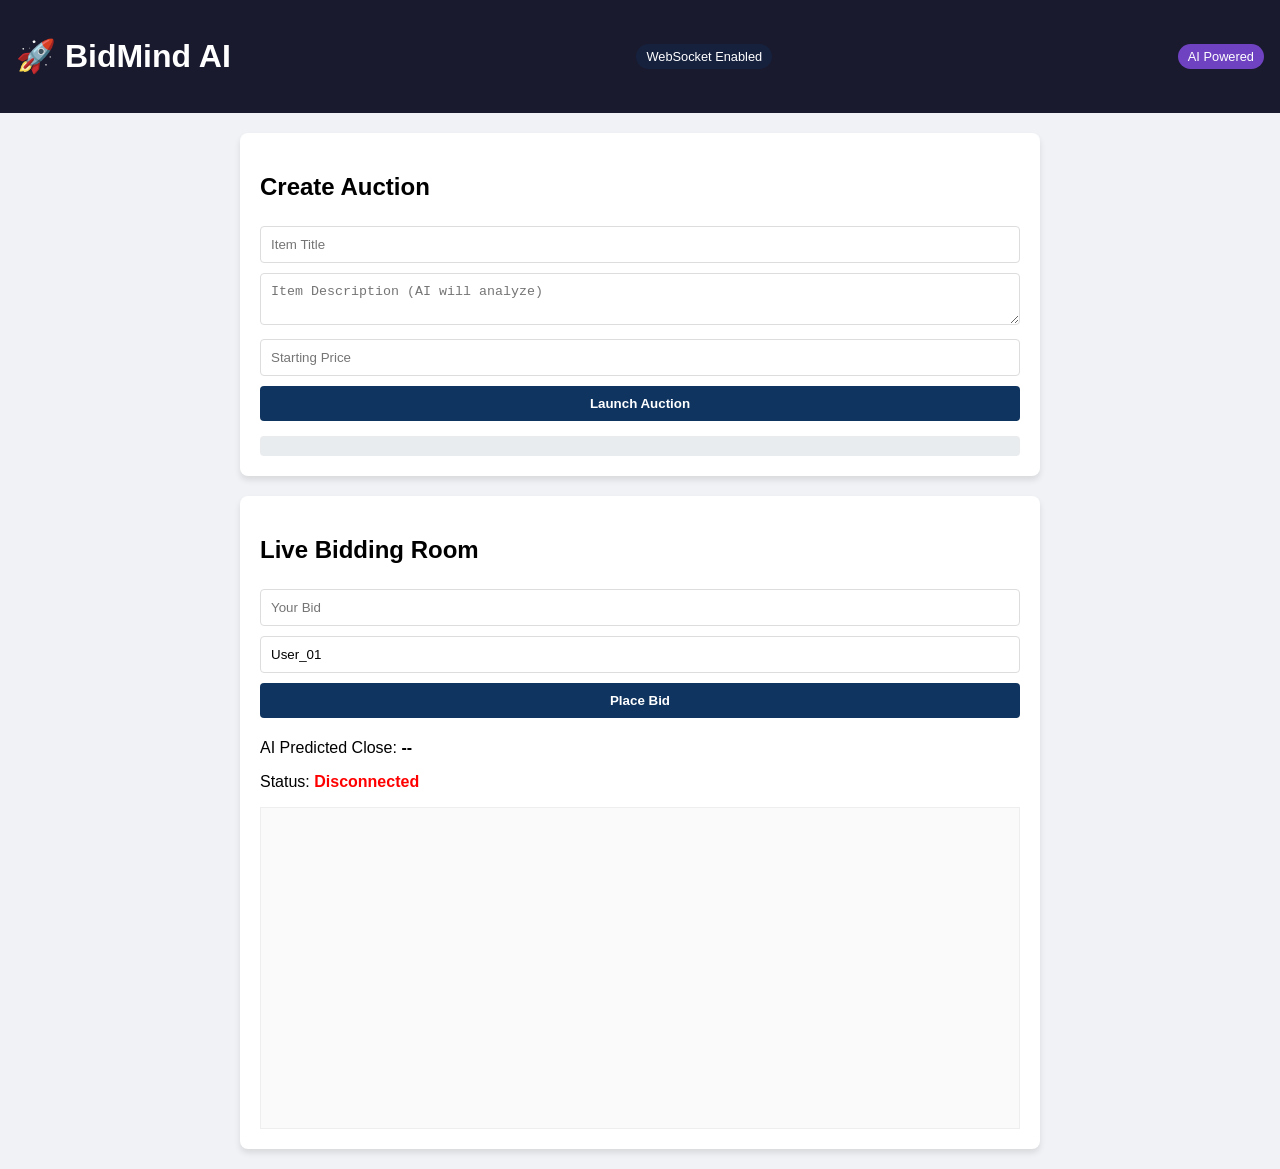
==== static/index.html @ 38be3f9e "initial stuff lame ui and all in one place" ====
<!DOCTYPE html>
<html lang="en">
<head>
    <meta charset="UTF-8">
    <meta name="viewport" content="width=device-width, initial-scale=1.0">
    <title>BidMind AI | Real-Time Auction</title>
    <link rel="stylesheet" href="style.css">
</head>
<body>
    <header>
        <h1>🚀 BidMind AI</h1>
        <span class="badge">WebSocket Enabled</span>
        <span class="badge ai">AI Powered</span>
    </header>

    <div class="container">
        <!-- Create Auction Section -->
        <section class="card">
            <h2>Create Auction</h2>
            <input type="text" id="title" placeholder="Item Title">
            <textarea id="desc" placeholder="Item Description (AI will analyze)"></textarea>
            <input type="number" id="startPrice" placeholder="Starting Price">
            <button onclick="createAuction()">Launch Auction</button>
            <div id="ai-analysis-result" class="ai-result"></div>
        </section>

        <!-- Live Bidding Section -->
        <section class="card">
            <h2>Live Bidding Room</h2>
            <div class="bid-controls">
                <input type="number" id="bidAmount" placeholder="Your Bid">
                <input type="text" id="userId" placeholder="User ID" value="User_01">
                <button onclick="placeBid()">Place Bid</button>
            </div>
            <div class="ai-stats">
                <p>AI Predicted Close: <strong id="pred-price">--</strong></p>
                <p>Status: <strong id="conn-status">Disconnected</strong></p>
            </div>
            <div class="bid-log" id="bidLog"></div>
        </section>
    </div>

    <script src="script.js"></script>
</body>
</html>
---- static/style.css ----
body { font-family: 'Segoe UI', sans-serif; background: #f0f2f5; margin: 0; padding: 0; }
header { background: #1a1a2e; color: white; padding: 1rem; display: flex; justify-content: space-between; align-items: center; }
.badge { background: #16213e; padding: 5px 10px; border-radius: 15px; font-size: 0.8rem; margin-left: 10px; }
.badge.ai { background: #6f42c1; }
.container { max-width: 800px; margin: 20px auto; padding: 0 20px; }
.card { background: white; padding: 20px; margin-bottom: 20px; border-radius: 8px; box-shadow: 0 4px 6px rgba(0,0,0,0.1); }
input, textarea, button { width: 100%; padding: 10px; margin: 5px 0; border: 1px solid #ddd; border-radius: 4px; box-sizing: border-box; }
button { background: #0f3460; color: white; border: none; cursor: pointer; font-weight: bold; }
button:hover { background: #16213e; }
.bid-log { height: 300px; overflow-y: auto; border: 1px solid #eee; background: #fafafa; padding: 10px; }
.log-entry { padding: 8px; border-bottom: 1px solid #eee; display: flex; justify-content: space-between; }
.ai-result { background: #e9ecef; padding: 10px; border-radius: 4px; margin-top: 10px; font-size: 0.9rem; }
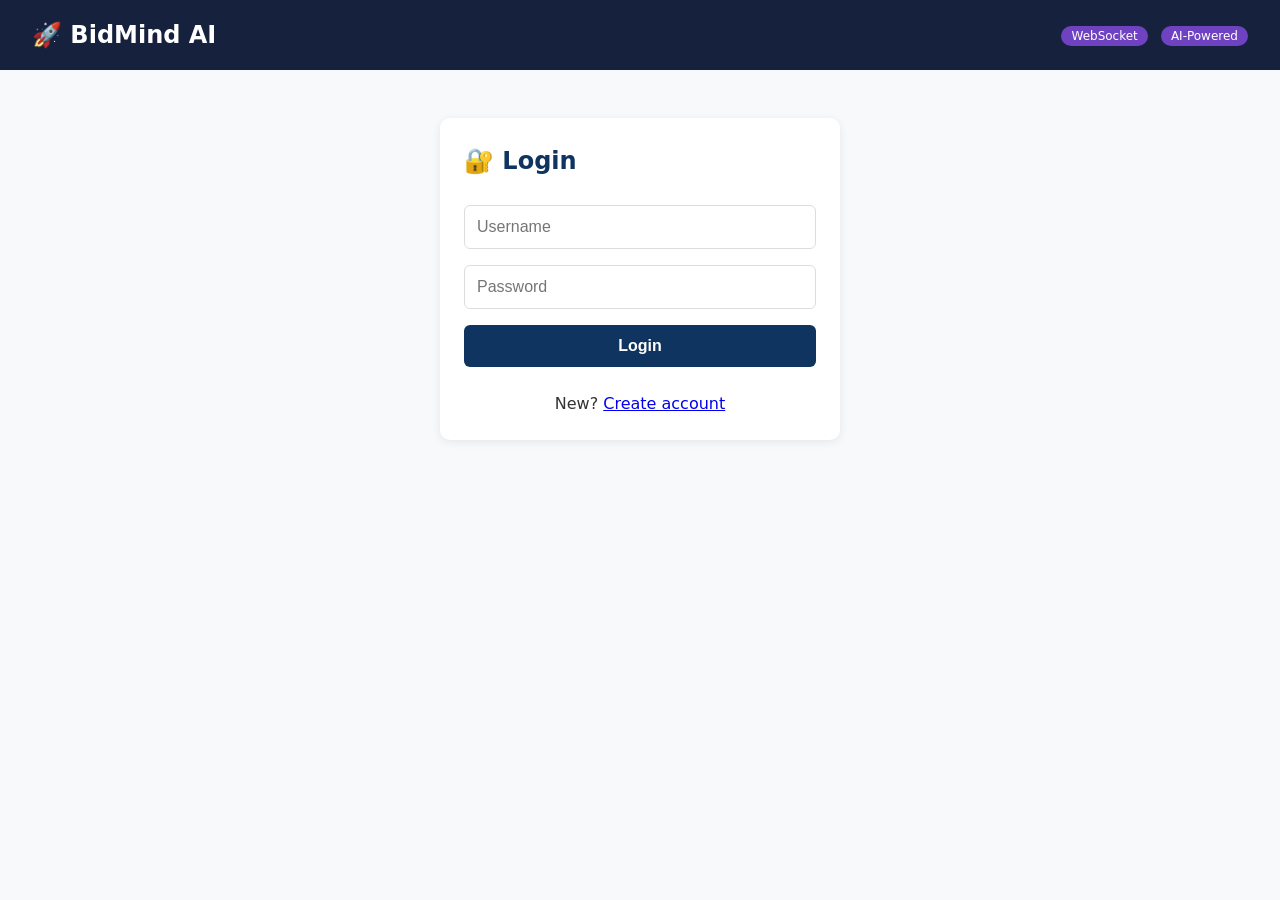
==== commit cf2f0bc5: "all working good and okay but can do butter still lame ui i suck at this" ====
--- a/static/index.html
+++ b/static/index.html
@@ -3,43 +3,79 @@
 <head>
     <meta charset="UTF-8">
     <meta name="viewport" content="width=device-width, initial-scale=1.0">
-    <title>BidMind AI | Real-Time Auction</title>
-    <link rel="stylesheet" href="style.css">
+    <title>BidMind AI - Login</title>
+    <link rel="stylesheet" href="/static/style.css">  
 </head>
 <body>
     <header>
         <h1>🚀 BidMind AI</h1>
-        <span class="badge">WebSocket Enabled</span>
-        <span class="badge ai">AI Powered</span>
+        <div>
+            <span class="badge">WebSocket</span>
+            <span class="badge">AI-Powered</span>
+        </div>
     </header>
 
     <div class="container">
-        <!-- Create Auction Section -->
-        <section class="card">
-            <h2>Create Auction</h2>
-            <input type="text" id="title" placeholder="Item Title">
-            <textarea id="desc" placeholder="Item Description (AI will analyze)"></textarea>
-            <input type="number" id="startPrice" placeholder="Starting Price">
-            <button onclick="createAuction()">Launch Auction</button>
-            <div id="ai-analysis-result" class="ai-result"></div>
-        </section>
-
-        <!-- Live Bidding Section -->
-        <section class="card">
-            <h2>Live Bidding Room</h2>
-            <div class="bid-controls">
-                <input type="number" id="bidAmount" placeholder="Your Bid">
-                <input type="text" id="userId" placeholder="User ID" value="User_01">
-                <button onclick="placeBid()">Place Bid</button>
+        <div class="card" style="max-width: 400px; margin: 3rem auto;">
+            <h2>🔐 Login</h2>
+            <form id="loginForm">
+                <input type="text" id="username" placeholder="Username" required>
+                <input type="password" id="password" placeholder="Password" required>
+                <button type="submit">Login</button>
+            </form>
+            <p style="margin-top: 1rem; text-align: center;">
+                New? <a href="#" onclick="showRegister()">Create account</a>
+            </p>
+            <div id="registerForm" class="hidden">
+                <hr style="margin: 1.5rem 0;">
+                <input type="text" id="regUsername" placeholder="Choose Username">
+                <input type="password" id="regPassword" placeholder="Choose Password">
+                <button onclick="register()">Register</button>
             </div>
-            <div class="ai-stats">
-                <p>AI Predicted Close: <strong id="pred-price">--</strong></p>
-                <p>Status: <strong id="conn-status">Disconnected</strong></p>
-            </div>
-            <div class="bid-log" id="bidLog"></div>
-        </section>
+            <div id="message" class="alert hidden"></div>
+        </div>
     </div>
 
-    <script src="script.js"></script>
+    <script src="/static/script.js"></script>
+    <script>
+        function showRegister() {
+            document.getElementById('registerForm').classList.remove('hidden');
+        }
+        async function register() {
+            const username = document.getElementById('regUsername').value;
+            const password = document.getElementById('regPassword').value;
+            const res = await fetch('/auth/register', {
+                method: 'POST',
+                headers: {'Content-Type': 'application/json'},
+                body: JSON.stringify({username, password})
+            });
+            const data = await res.json();
+            showMessage(data.detail || `Registered! User ID: ${data.user_id}`, res.ok ? 'success' : 'error');
+            if(res.ok) setTimeout(() => location.reload(), 1500);
+        }
+        document.getElementById('loginForm').onsubmit = async (e) => {
+            e.preventDefault();
+            const username = document.getElementById('username').value;
+            const password = document.getElementById('password').value;
+            const res = await fetch('/auth/login', {
+                method: 'POST',
+                headers: {'Content-Type': 'application/json'},
+                body: JSON.stringify({username, password})
+            });
+            const data = await res.json();
+            if(res.ok) {
+                localStorage.setItem('user', JSON.stringify(data));
+                location.href = '/dashboard';
+            } else {
+                showMessage(data.detail, 'error');
+            }
+        };
+        function showMessage(msg, type) {
+            const el = document.getElementById('message');
+            el.textContent = msg;
+            el.className = `alert ${type}`;
+            el.classList.remove('hidden');
+        }
+    </script>
 </body>
 </html>
--- a/static/style.css
+++ b/static/style.css
@@ -1,12 +1,39 @@
-body { font-family: 'Segoe UI', sans-serif; background: #f0f2f5; margin: 0; padding: 0; }
-header { background: #1a1a2e; color: white; padding: 1rem; display: flex; justify-content: space-between; align-items: center; }
-.badge { background: #16213e; padding: 5px 10px; border-radius: 15px; font-size: 0.8rem; margin-left: 10px; }
-.badge.ai { background: #6f42c1; }
-.container { max-width: 800px; margin: 20px auto; padding: 0 20px; }
-.card { background: white; padding: 20px; margin-bottom: 20px; border-radius: 8px; box-shadow: 0 4px 6px rgba(0,0,0,0.1); }
-input, textarea, button { width: 100%; padding: 10px; margin: 5px 0; border: 1px solid #ddd; border-radius: 4px; box-sizing: border-box; }
-button { background: #0f3460; color: white; border: none; cursor: pointer; font-weight: bold; }
-button:hover { background: #16213e; }
-.bid-log { height: 300px; overflow-y: auto; border: 1px solid #eee; background: #fafafa; padding: 10px; }
-.log-entry { padding: 8px; border-bottom: 1px solid #eee; display: flex; justify-content: space-between; }
-.ai-result { background: #e9ecef; padding: 10px; border-radius: 4px; margin-top: 10px; font-size: 0.9rem; }+:root {
+    --primary: #0f3460;
+    --secondary: #16213e;
+    --accent: #6f42c1;
+    --success: #28a745;
+    --danger: #dc3545;
+    --light: #f8f9fa;
+}
+* { box-sizing: border-box; margin: 0; padding: 0; }
+body { font-family: 'Segoe UI', system-ui, sans-serif; background: var(--light); color: #333; line-height: 1.6; }
+header { background: var(--secondary); color: white; padding: 1rem 2rem; display: flex; justify-content: space-between; align-items: center; }
+header h1 { font-size: 1.5rem; }
+.badge { background: var(--accent); padding: 3px 10px; border-radius: 12px; font-size: 0.75rem; margin-left: 8px; }
+nav a { color: white; margin-left: 1rem; text-decoration: none; opacity: 0.9; }
+nav a:hover { opacity: 1; }
+.container { max-width: 1200px; margin: 2rem auto; padding: 0 1.5rem; }
+.card { background: white; padding: 1.5rem; margin-bottom: 1.5rem; border-radius: 10px; box-shadow: 0 2px 10px rgba(0,0,0,0.08); }
+.card h2 { margin-bottom: 1rem; color: var(--primary); }
+input, select, textarea, button { width: 100%; padding: 0.75rem; margin: 0.5rem 0; border: 1px solid #ddd; border-radius: 6px; font-size: 1rem; }
+button { background: var(--primary); color: white; border: none; cursor: pointer; font-weight: 600; transition: background 0.2s; }
+button:hover { background: var(--secondary); }
+button:disabled { background: #ccc; cursor: not-allowed; }
+.grid { display: grid; gap: 1rem; }
+.grid-2 { grid-template-columns: repeat(auto-fit, minmax(300px, 1fr)); }
+.auction-card { border-left: 4px solid var(--accent); }
+.auction-card h3 { margin-bottom: 0.5rem; }
+.price { font-size: 1.5rem; font-weight: bold; color: var(--primary); }
+.countdown { background: var(--secondary); color: white; padding: 0.5rem 1rem; border-radius: 6px; font-family: monospace; font-size: 1.2rem; text-align: center; }
+.countdown.urgent { background: var(--danger); animation: pulse 1s infinite; }
+@keyframes pulse { 0%, 100% { opacity: 1; } 50% { opacity: 0.7; } }
+.bid-log { height: 250px; overflow-y: auto; border: 1px solid #eee; background: #fafafa; padding: 1rem; border-radius: 6px; }
+.log-entry { padding: 0.5rem 0; border-bottom: 1px solid #eee; display: flex; justify-content: space-between; font-size: 0.9rem; }
+.log-entry:last-child { border-bottom: none; }
+.ai-badge { background: var(--accent); color: white; padding: 2px 8px; border-radius: 4px; font-size: 0.75rem; margin-left: 8px; }
+.ai-result { background: #e9ecef; padding: 1rem; border-radius: 6px; margin-top: 1rem; font-size: 0.9rem; }
+.alert { padding: 1rem; border-radius: 6px; margin: 1rem 0; }
+.alert.success { background: #d4edda; color: #155724; border: 1px solid #c3e6cb; }
+.alert.error { background: #f8d7da; color: #721c24; border: 1px solid #f5c6cb; }
+.hidden { display: none; }
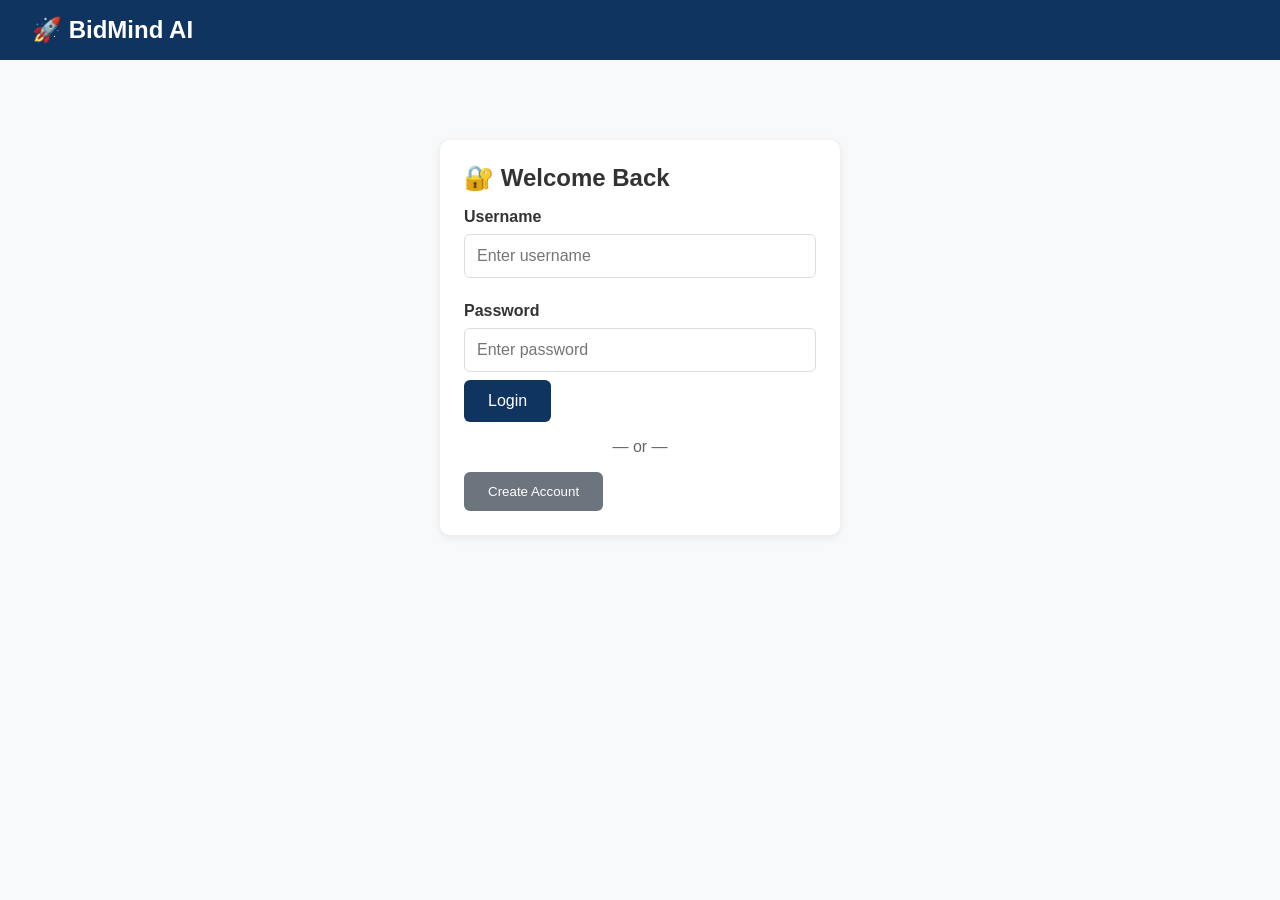
==== commit 92fb2801: "all things done somebody please style this" ====
--- a/static/index.html
+++ b/static/index.html
@@ -4,77 +4,120 @@
     <meta charset="UTF-8">
     <meta name="viewport" content="width=device-width, initial-scale=1.0">
     <title>BidMind AI - Login</title>
-    <link rel="stylesheet" href="/static/style.css">  
+    <link rel="stylesheet" href="/static/style.css">
 </head>
 <body>
-    <header>
-        <h1>🚀 BidMind AI</h1>
-        <div>
-            <span class="badge">WebSocket</span>
-            <span class="badge">AI-Powered</span>
-        </div>
+    <header style="background: #0f3460; color: white; padding: 1rem 2rem;">
+        <h1 style="margin: 0; font-size: 1.5rem;">🚀 BidMind AI</h1>
     </header>
 
     <div class="container">
-        <div class="card" style="max-width: 400px; margin: 3rem auto;">
-            <h2>🔐 Login</h2>
+        <div class="card auth-card">
+            <h2>🔐 Welcome Back</h2>
+            
             <form id="loginForm">
-                <input type="text" id="username" placeholder="Username" required>
-                <input type="password" id="password" placeholder="Password" required>
-                <button type="submit">Login</button>
+                <label>Username</label>
+                <input type="text" id="loginUsername" placeholder="Enter username" required>
+                
+                <label>Password</label>
+                <input type="password" id="loginPassword" placeholder="Enter password" required>
+                
+                <button type="submit" class="btn-primary">Login</button>
             </form>
-            <p style="margin-top: 1rem; text-align: center;">
-                New? <a href="#" onclick="showRegister()">Create account</a>
-            </p>
-            <div id="registerForm" class="hidden">
-                <hr style="margin: 1.5rem 0;">
-                <input type="text" id="regUsername" placeholder="Choose Username">
-                <input type="password" id="regPassword" placeholder="Choose Password">
-                <button onclick="register()">Register</button>
-            </div>
+            
+            <p style="text-align: center; margin: 1rem 0; color: #666;">— or —</p>
+            
+            <button class="btn-secondary" onclick="toggleRegister()">Create Account</button>
+            
+            <form id="registerForm" class="hidden">
+                <hr style="margin: 1.5rem 0; border: none; border-top: 1px solid #ddd;">
+                
+                <label>Choose Username</label>
+                <input type="text" id="regUsername" placeholder="3-20 characters" required minlength="3">
+                
+                <label>Choose Password</label>
+                <input type="password" id="regPassword" placeholder="6+ characters" required minlength="6">
+                
+                <button type="submit" class="btn-primary">Register</button>
+            </form>
+            
             <div id="message" class="alert hidden"></div>
         </div>
     </div>
 
-    <script src="/static/script.js"></script>
     <script>
-        function showRegister() {
-            document.getElementById('registerForm').classList.remove('hidden');
+        function toggleRegister() {
+            document.getElementById('registerForm').classList.toggle('hidden');
         }
-        async function register() {
+
+        document.getElementById('loginForm').onsubmit = async (e) => {
+            e.preventDefault();
+            const username = document.getElementById('loginUsername').value;
+            const password = document.getElementById('loginPassword').value;
+            
+            showMessage('Logging in...', 'info');
+            
+            try {
+                const res = await fetch('/auth/login', {
+                    method: 'POST',
+                    headers: {'Content-Type': 'application/json'},
+                    body: JSON.stringify({username, password})
+                });
+                
+                const data = await res.json();
+                
+                if(res.ok) {
+                    localStorage.setItem('bidmind_user', JSON.stringify({
+                        user_id: data.user_id,
+                        username: data.username,
+                        balance: data.balance,
+                        logged_in: true
+                    }));
+                    
+                    showMessage('✅ Success! Redirecting...', 'success');
+                    setTimeout(() => location.href = '/dashboard', 1000);
+                } else {
+                    showMessage('❌ ' + (data.detail || 'Login failed'), 'error');
+                }
+            } catch(err) {
+                showMessage('❌ Network error: ' + err.message, 'error');
+            }
+        };
+
+        document.getElementById('registerForm').onsubmit = async (e) => {
+            e.preventDefault();
             const username = document.getElementById('regUsername').value;
             const password = document.getElementById('regPassword').value;
-            const res = await fetch('/auth/register', {
-                method: 'POST',
-                headers: {'Content-Type': 'application/json'},
-                body: JSON.stringify({username, password})
-            });
-            const data = await res.json();
-            showMessage(data.detail || `Registered! User ID: ${data.user_id}`, res.ok ? 'success' : 'error');
-            if(res.ok) setTimeout(() => location.reload(), 1500);
-        }
-        document.getElementById('loginForm').onsubmit = async (e) => {
-            e.preventDefault();
-            const username = document.getElementById('username').value;
-            const password = document.getElementById('password').value;
-            const res = await fetch('/auth/login', {
-                method: 'POST',
-                headers: {'Content-Type': 'application/json'},
-                body: JSON.stringify({username, password})
-            });
-            const data = await res.json();
-            if(res.ok) {
-                localStorage.setItem('user', JSON.stringify(data));
-                location.href = '/dashboard';
-            } else {
-                showMessage(data.detail, 'error');
+            
+            showMessage('Creating account...', 'info');
+            
+            try {
+                const res = await fetch('/auth/register', {
+                    method: 'POST',
+                    headers: {'Content-Type': 'application/json'},
+                    body: JSON.stringify({username, password})
+                });
+                
+                const data = await res.json();
+                
+                if(res.ok) {
+                    showMessage('✅ Account created! Please login.', 'success');
+                    document.getElementById('loginUsername').value = username;
+                    document.getElementById('registerForm').classList.add('hidden');
+                } else {
+                    showMessage('❌ ' + (data.detail || 'Registration failed'), 'error');
+                }
+            } catch(err) {
+                showMessage('❌ Network error: ' + err.message, 'error');
             }
         };
+
         function showMessage(msg, type) {
             const el = document.getElementById('message');
             el.textContent = msg;
-            el.className = `alert ${type}`;
+            el.className = 'alert ' + type;
             el.classList.remove('hidden');
+            if(type === 'success') setTimeout(() => el.classList.add('hidden'), 3000);
         }
     </script>
 </body>
--- a/static/style.css
+++ b/static/style.css
@@ -1,39 +1,28 @@
-:root {
-    --primary: #0f3460;
-    --secondary: #16213e;
-    --accent: #6f42c1;
-    --success: #28a745;
-    --danger: #dc3545;
-    --light: #f8f9fa;
-}
-* { box-sizing: border-box; margin: 0; padding: 0; }
-body { font-family: 'Segoe UI', system-ui, sans-serif; background: var(--light); color: #333; line-height: 1.6; }
-header { background: var(--secondary); color: white; padding: 1rem 2rem; display: flex; justify-content: space-between; align-items: center; }
-header h1 { font-size: 1.5rem; }
-.badge { background: var(--accent); padding: 3px 10px; border-radius: 12px; font-size: 0.75rem; margin-left: 8px; }
-nav a { color: white; margin-left: 1rem; text-decoration: none; opacity: 0.9; }
-nav a:hover { opacity: 1; }
-.container { max-width: 1200px; margin: 2rem auto; padding: 0 1.5rem; }
-.card { background: white; padding: 1.5rem; margin-bottom: 1.5rem; border-radius: 10px; box-shadow: 0 2px 10px rgba(0,0,0,0.08); }
-.card h2 { margin-bottom: 1rem; color: var(--primary); }
-input, select, textarea, button { width: 100%; padding: 0.75rem; margin: 0.5rem 0; border: 1px solid #ddd; border-radius: 6px; font-size: 1rem; }
-button { background: var(--primary); color: white; border: none; cursor: pointer; font-weight: 600; transition: background 0.2s; }
-button:hover { background: var(--secondary); }
-button:disabled { background: #ccc; cursor: not-allowed; }
-.grid { display: grid; gap: 1rem; }
+* { margin: 0; padding: 0; box-sizing: border-box; }
+body { font-family: -apple-system, BlinkMacSystemFont, 'Segoe UI', Roboto, sans-serif; background: #f8f9fa; color: #333; }
+.container { max-width: 1200px; margin: 0 auto; padding: 2rem; }
+.card { background: white; padding: 1.5rem; border-radius: 10px; box-shadow: 0 2px 10px rgba(0,0,0,0.08); margin-bottom: 1.5rem; }
+.grid { display: grid; gap: 1.5rem; }
 .grid-2 { grid-template-columns: repeat(auto-fit, minmax(300px, 1fr)); }
-.auction-card { border-left: 4px solid var(--accent); }
-.auction-card h3 { margin-bottom: 0.5rem; }
-.price { font-size: 1.5rem; font-weight: bold; color: var(--primary); }
-.countdown { background: var(--secondary); color: white; padding: 0.5rem 1rem; border-radius: 6px; font-family: monospace; font-size: 1.2rem; text-align: center; }
-.countdown.urgent { background: var(--danger); animation: pulse 1s infinite; }
+.grid-4 { grid-template-columns: repeat(auto-fit, minmax(200px, 1fr)); }
+.btn-primary { background: #0f3460; color: white; border: none; padding: 0.75rem 1.5rem; border-radius: 6px; cursor: pointer; font-size: 1rem; }
+.btn-primary:hover:not(:disabled) { background: #16213e; }
+.btn-primary:disabled { background: #ccc; cursor: not-allowed; }
+.btn-secondary { background: #6c757d; color: white; border: none; padding: 0.75rem 1.5rem; border-radius: 6px; cursor: pointer; }
+.price { font-size: 2rem; font-weight: bold; color: #0f3460; }
+.alert { padding: 1rem; border-radius: 6px; margin: 1rem 0; }
+.alert.error { background: #f8d7da; color: #721c24; border: 1px solid #f5c6cb; }
+.alert.success { background: #d4edda; color: #155724; border: 1px solid #c3e6cb; }
+.alert.info { background: #d1ecf1; color: #0c5460; border: 1px solid #bee5eb; }
+.hidden { display: none; }
+.bid-log { height: 250px; overflow-y: auto; border: 1px solid #eee; background: #fafafa; padding: 1rem; border-radius: 6px; }
+.log-entry { padding: 0.5rem 0; border-bottom: 1px solid #eee; display: flex; justify-content: space-between; }
+.countdown { font-size: 2rem; font-weight: bold; font-family: monospace; text-align: center; padding: 1rem; background: #0f3460; color: white; border-radius: 8px; margin: 1rem 0; }
+.countdown.urgent { background: #dc3545; animation: pulse 1s infinite; }
 @keyframes pulse { 0%, 100% { opacity: 1; } 50% { opacity: 0.7; } }
-.bid-log { height: 250px; overflow-y: auto; border: 1px solid #eee; background: #fafafa; padding: 1rem; border-radius: 6px; }
-.log-entry { padding: 0.5rem 0; border-bottom: 1px solid #eee; display: flex; justify-content: space-between; font-size: 0.9rem; }
-.log-entry:last-child { border-bottom: none; }
-.ai-badge { background: var(--accent); color: white; padding: 2px 8px; border-radius: 4px; font-size: 0.75rem; margin-left: 8px; }
-.ai-result { background: #e9ecef; padding: 1rem; border-radius: 6px; margin-top: 1rem; font-size: 0.9rem; }
-.alert { padding: 1rem; border-radius: 6px; margin: 1rem 0; }
-.alert.success { background: #d4edda; color: #155724; border: 1px solid #c3e6cb; }
-.alert.error { background: #f8d7da; color: #721c24; border: 1px solid #f5c6cb; }
-.hidden { display: none; }+.auth-card { max-width: 400px; margin: 3rem auto; }
+.stat-card { text-align: center; }
+.stat-number { font-size: 2.5rem; font-weight: bold; color: #0f3460; margin-top: 0.5rem; }
+.ai-result { background: #f3e5f5; padding: 1rem; border-radius: 6px; margin: 1rem 0; border-left: 4px solid #6f42c1; }
+input, select, textarea { width: 100%; padding: 0.75rem; margin: 0.5rem 0; border: 1px solid #ddd; border-radius: 6px; font-size: 1rem; }
+label { font-weight: 600; margin-top: 1rem; display: block; }
